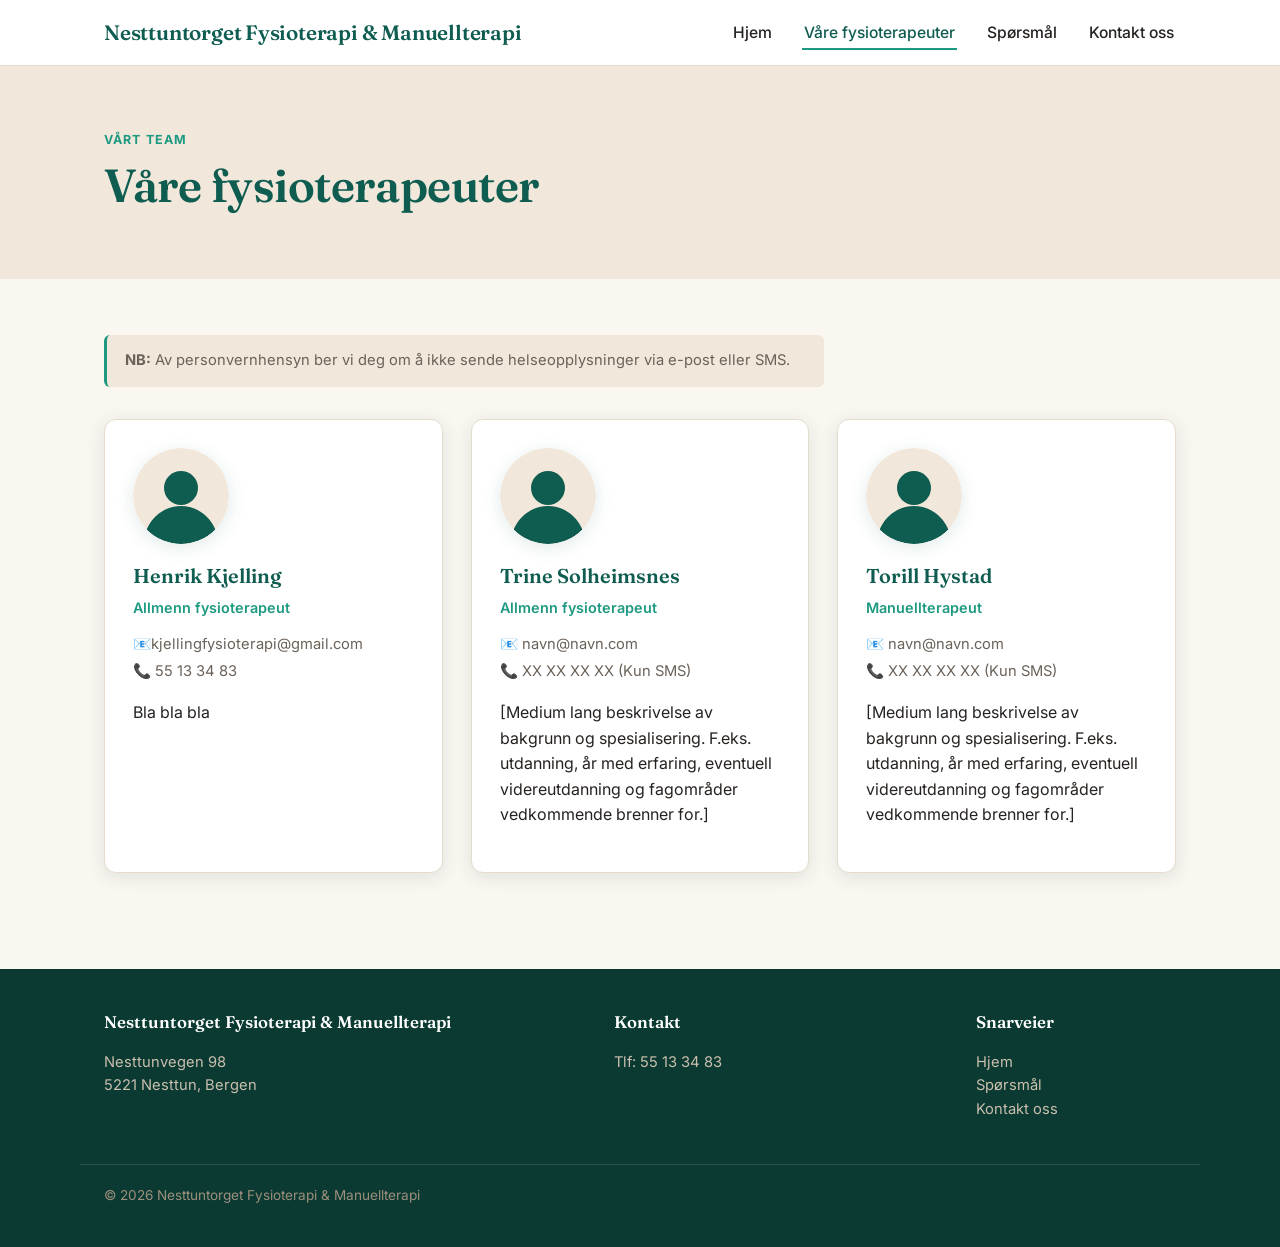
==== fysioterapeuter.html @ 1f5c5214 "Update placeholder text in fysioterapeuter.html" ====
<!DOCTYPE html>
<html lang="no">
<head>
  <meta charset="UTF-8" />
  <meta name="viewport" content="width=device-width, initial-scale=1.0" />
  <title>Våre fysioterapeuter – Nesttuntorget Fysioterapi &amp; Manuellterapi</title>
  <meta name="description" content="Møt fysioterapeutene ved Nesttuntorget Fysioterapi &amp; Manuellterapi." />
  <link rel="preconnect" href="https://fonts.googleapis.com" />
  <link rel="preconnect" href="https://fonts.gstatic.com" crossorigin />
  <link href="https://fonts.googleapis.com/css2?family=Inter:wght@400;500;600;700&family=Fraunces:opsz,wght@9..144,500;9..144,600;9..144,700&display=swap" rel="stylesheet" />
  <link rel="stylesheet" href="css/style.css" />
</head>
<body>

  <header class="site-header">
    <div class="container">
      <a class="site-logo" href="index.html">Nesttuntorget Fysioterapi &amp; Manuellterapi</a>
      <nav class="site-nav" aria-label="Hovedmeny">
        <ul>
          <li><a href="index.html">Hjem</a></li>
          <li><a href="fysioterapeuter.html" aria-current="page">Våre fysioterapeuter</a></li>
          <li><a href="sporsmal.html">Spørsmål</a></li>
          <li><a href="kontakt.html">Kontakt oss</a></li>
        </ul>
      </nav>
    </div>
  </header>

  <main>
    <section class="hero">
      <div class="container">
        <span class="eyebrow">Vårt team</span>
        <h1>Våre fysioterapeuter</h1>
      </div>
    </section>

    <section class="section">
      <div class="container">
        <p style="max-width: 720px; margin: 0 0 32px; padding: 14px 18px; background: var(--color-bg-alt); border-left: 3px solid var(--color-accent); border-radius: 6px; color: var(--color-text-light); font-size: 0.92rem;">
          <strong>NB:</strong> Av personvernhensyn ber vi deg om å ikke sende helseopplysninger via e-post eller SMS.
        </p>
        <div class="staff-grid">

          <!-- Fysioterapeut 1 -->
          <div class="staff-card">
            <!-- Illustrated placeholder (no photo yet) — swap for a real photo via assets/staff/ when available -->
            <svg class="staff-avatar" viewBox="0 0 96 96" xmlns="http://www.w3.org/2000/svg" role="img" aria-label="Illustrasjon av person, bilde kommer">
              <defs><clipPath id="avatarClip1"><circle cx="48" cy="48" r="48" /></clipPath></defs>
              <circle cx="48" cy="48" r="48" fill="var(--color-bg-alt)" />
              <g clip-path="url(#avatarClip1)">
                <circle cx="48" cy="40" r="17" fill="var(--color-primary)" />
                <path d="M10 96c2-22 18-38 38-38s36 16 38 38z" fill="var(--color-primary)" />
              </g>
            </svg>
            <h3>Henrik Kjelling</h3>
            <p class="staff-role">Allmenn fysioterapeut</p>
            <ul class="staff-contact">
              <li>📧kjellingfysioterapi@gmail.com</li>
              <li>📞 55 13 34 83</li>
            </ul>
            <p>
              Bla bla bla
            </p>
          </div>

          <!-- Fysioterapeut 2 -->
          <div class="staff-card">
            <!-- Illustrated placeholder (no photo yet) — swap for a real photo via assets/staff/ when available -->
            <svg class="staff-avatar" viewBox="0 0 96 96" xmlns="http://www.w3.org/2000/svg" role="img" aria-label="Illustrasjon av person, bilde kommer">
              <defs><clipPath id="avatarClip2"><circle cx="48" cy="48" r="48" /></clipPath></defs>
              <circle cx="48" cy="48" r="48" fill="var(--color-bg-alt)" />
              <g clip-path="url(#avatarClip2)">
                <circle cx="48" cy="40" r="17" fill="var(--color-primary)" />
                <path d="M10 96c2-22 18-38 38-38s36 16 38 38z" fill="var(--color-primary)" />
              </g>
            </svg>
            <h3>Trine Solheimsnes</h3>
            <p class="staff-role">Allmenn fysioterapeut</p>
            <ul class="staff-contact">
              <li>📧 navn@navn.com</li>
              <li>📞 XX XX XX XX (Kun SMS)</li>
            </ul>
            <p>
              [Medium lang beskrivelse av bakgrunn og spesialisering. F.eks. utdanning, år med erfaring,
              eventuell videreutdanning og fagområder vedkommende brenner for.]
            </p>
          </div>

          <!-- Fysioterapeut 3 -->
          <div class="staff-card">
            <!-- Illustrated placeholder (no photo yet) — swap for a real photo via assets/staff/ when available -->
            <svg class="staff-avatar" viewBox="0 0 96 96" xmlns="http://www.w3.org/2000/svg" role="img" aria-label="Illustrasjon av person, bilde kommer">
              <defs><clipPath id="avatarClip3"><circle cx="48" cy="48" r="48" /></clipPath></defs>
              <circle cx="48" cy="48" r="48" fill="var(--color-bg-alt)" />
              <g clip-path="url(#avatarClip3)">
                <circle cx="48" cy="40" r="17" fill="var(--color-primary)" />
                <path d="M10 96c2-22 18-38 38-38s36 16 38 38z" fill="var(--color-primary)" />
              </g>
            </svg>
            <h3>Torill Hystad</h3>
            <p class="staff-role">Manuellterapeut</p>
            <ul class="staff-contact">
              <li>📧 navn@navn.com </li>
              <li>📞 XX XX XX XX (Kun SMS) </li>
            </ul>
            <p>
              [Medium lang beskrivelse av bakgrunn og spesialisering. F.eks. utdanning, år med erfaring,
              eventuell videreutdanning og fagområder vedkommende brenner for.]
            </p>
          </div>

        </div>
      </div>
    </section>
  </main>

  <footer class="site-footer">
    <div class="container">
      <div class="footer-col">
        <h4>Nesttuntorget Fysioterapi &amp; Manuellterapi</h4>
        <p>Nesttunvegen 98<br />5221 Nesttun, Bergen</p>
      </div>
      <div class="footer-col">
        <h4>Kontakt</h4>
        <p>Tlf: <a href="tel:55133483">55 13 34 83</a></p>
      </div>
      <div class="footer-col">
        <h4>Snarveier</h4>
        <p>
          <a href="index.html">Hjem</a><br />
          <a href="sporsmal.html">Spørsmål</a><br />
          <a href="kontakt.html">Kontakt oss</a>
        </p>
      </div>
    </div>
    <div class="container footer-bottom">
      &copy; 2026 Nesttuntorget Fysioterapi &amp; Manuellterapi
    </div>
  </footer>

</body>
</html>
---- css/style.css ----
/* ==========================================================================
   Nesttuntorget Fysioterapi & Manuellterapi — shared stylesheet (design v2)
   ========================================================================== */

:root {
  --color-primary: #0f5c50;
  --color-primary-dark: #0a3a32;
  --color-accent: #1f9a82;
  --color-bg: #faf6f0;
  --color-bg-alt: #f1e7da;
  --color-card: #ffffff;
  --color-text: #262220;
  --color-text-light: #6b6259;
  --color-border: #e6dcce;

  --font-main: "Inter", -apple-system, BlinkMacSystemFont, "Segoe UI", sans-serif;
  --font-heading: "Fraunces", Georgia, "Times New Roman", serif;

  --max-width: 1120px;
  --radius: 12px;
  --shadow: 0 4px 18px rgba(15, 92, 80, 0.12);
}

* {
  box-sizing: border-box;
}

html {
  scroll-behavior: smooth;
}

body {
  margin: 0;
  font-family: var(--font-main);
  background: var(--color-bg);
  color: var(--color-text);
  line-height: 1.6;
}

img {
  max-width: 100%;
  display: block;
}

a {
  color: var(--color-primary);
}

.container {
  max-width: var(--max-width);
  margin: 0 auto;
  padding: 0 24px;
}

.eyebrow {
  display: block;
  text-transform: uppercase;
  letter-spacing: 0.09em;
  font-size: 0.78rem;
  font-weight: 700;
  color: var(--color-accent);
  margin: 0 0 10px;
}

/* ---- Header / nav ---- */
.site-header {
  background: var(--color-card);
  border-bottom: 1px solid var(--color-border);
  position: sticky;
  top: 0;
  z-index: 100;
}

.site-header .container {
  display: flex;
  align-items: center;
  justify-content: space-between;
  flex-wrap: wrap;
  gap: 12px;
  padding-top: 16px;
  padding-bottom: 16px;
}

.site-logo {
  font-family: var(--font-heading);
  font-weight: 600;
  font-size: 1.3rem;
  color: var(--color-primary);
  text-decoration: none;
  letter-spacing: -0.01em;
}

.site-nav ul {
  list-style: none;
  display: flex;
  gap: 28px;
  margin: 0;
  padding: 0;
  flex-wrap: wrap;
}

.site-nav a {
  text-decoration: none;
  color: var(--color-text);
  font-weight: 500;
  font-size: 0.98rem;
  padding: 6px 2px;
  border-bottom: 2px solid transparent;
  transition: border-color 0.15s ease, color 0.15s ease;
}

.site-nav a:hover,
.site-nav a[aria-current="page"] {
  color: var(--color-primary);
  border-bottom-color: var(--color-accent);
}

/* ---- Hero ---- */
.hero {
  background: var(--color-bg-alt);
  padding: 64px 0 56px;
}

/* Wide variant: full-width text, photo recedes into the background instead of
   sitting in its own column — gives the headline room to stay on 1–2 lines. */
.hero--wide {
  position: relative;
  overflow: hidden;
  padding: 96px 0 88px;
}

.hero--wide .container {
  position: relative;
  z-index: 1;
}

.hero--wide .hero-text {
  max-width: 760px;
}

.hero--wide h1 {
  font-size: clamp(2.4rem, 5vw, 3.6rem);
  max-width: 820px;
}

.hero-bg {
  position: absolute;
  inset: 0;
  z-index: 0;
}

.hero-bg img {
  width: 100%;
  height: 100%;
  object-fit: cover;
  opacity: 0.16;
  mask-image: linear-gradient(to left, black 0%, transparent 60%);
  -webkit-mask-image: linear-gradient(to left, black 0%, transparent 60%);
}

.hero h1 .amp {
  font-family: var(--font-main);
}

.hero h1 {
  font-family: var(--font-heading);
  font-weight: 600;
  font-size: clamp(2.1rem, 4vw, 2.9rem);
  margin: 0 0 12px;
  color: var(--color-primary);
  letter-spacing: -0.01em;
  line-height: 1.1;
}

.hero .lead {
  font-size: 1.15rem;
  color: var(--color-text-light);
  max-width: 640px;
  margin: 0 0 28px;
}

.hero-flex {
  display: flex;
  align-items: center;
  gap: 56px;
  flex-wrap: wrap;
}

.hero-text {
  flex: 1 1 380px;
}

.hero-image {
  flex: 1 1 320px;
  position: relative;
}

.hero-image::before {
  content: "";
  position: absolute;
  top: 22px;
  right: -22px;
  bottom: -22px;
  left: 22px;
  background: var(--color-accent);
  opacity: 0.45;
  border-radius: var(--radius);
  z-index: 0;
}

.hero-image img {
  position: relative;
  z-index: 1;
  width: 100%;
  aspect-ratio: 4 / 3;
  object-fit: cover;
  border-radius: var(--radius);
  box-shadow: var(--shadow);
}

.trust-badges {
  display: flex;
  gap: 16px;
  flex-wrap: wrap;
  margin: 0 0 8px;
}

.trust-badge {
  display: flex;
  align-items: center;
  gap: 8px;
  background: var(--color-card);
  border: 1px solid var(--color-border);
  border-radius: 999px;
  padding: 10px 18px;
  font-weight: 600;
  font-size: 0.95rem;
  color: var(--color-primary);
  box-shadow: var(--shadow);
}

.trust-badge .check {
  color: var(--color-accent);
  font-size: 1.1rem;
}

/* ---- Generic section ---- */
.section {
  padding: 56px 0;
}

.section-alt {
  background: var(--color-bg-alt);
}

.section h2 {
  font-family: var(--font-heading);
  font-weight: 600;
  font-size: clamp(1.6rem, 3vw, 2.15rem);
  color: var(--color-primary);
  margin: 0 0 8px;
  letter-spacing: -0.01em;
}

.section-intro {
  color: var(--color-text-light);
  max-width: 640px;
  margin: 0 0 32px;
}

/* ---- Om oss / intro text block ---- */
.intro-block p {
  max-width: 720px;
  color: var(--color-text-light);
}

/* ---- Helfo info box ---- */
.helfo-box {
  display: flex;
  align-items: center;
  gap: 32px;
  background: var(--color-card);
  border: 1px solid var(--color-border);
  border-radius: var(--radius);
  padding: 32px;
  box-shadow: var(--shadow);
}

.helfo-box img {
  width: 130px;
  flex-shrink: 0;
}

.helfo-box p {
  margin: 0;
  color: var(--color-text-light);
}

@media (max-width: 640px) {
  .helfo-box {
    flex-direction: column;
    align-items: flex-start;
  }

  .helfo-box img {
    width: 110px;
  }
}

/* ---- Vi tilbyr cards ---- */
.offer-grid {
  display: grid;
  grid-template-columns: repeat(auto-fit, minmax(230px, 1fr));
  gap: 24px;
}

.offer-card {
  background: var(--color-card);
  border: 1px solid var(--color-border);
  border-top: 3px solid var(--color-accent);
  border-radius: var(--radius);
  padding: 28px 24px;
  box-shadow: var(--shadow);
}

.offer-card .icon {
  font-size: 1.6rem;
  margin-bottom: 12px;
  display: inline-block;
}

.offer-card h3 {
  font-family: var(--font-heading);
  font-weight: 600;
  margin: 0 0 8px;
  font-size: 1.15rem;
  color: var(--color-primary);
}

.offer-card p {
  margin: 0;
  color: var(--color-text-light);
  font-size: 0.95rem;
}

/* ---- Gallery ---- */
.gallery-grid {
  display: grid;
  grid-template-columns: repeat(auto-fit, minmax(180px, 1fr));
  gap: 16px;
}

.gallery-placeholder {
  aspect-ratio: 4 / 3;
  border: 2px dashed var(--color-border);
  border-radius: var(--radius);
  display: flex;
  align-items: center;
  justify-content: center;
  color: var(--color-text-light);
  font-size: 0.9rem;
  background: var(--color-bg-alt);
  text-align: center;
  padding: 12px;
}

.gallery-grid img {
  width: 100%;
  aspect-ratio: 4 / 3;
  object-fit: cover;
  border-radius: var(--radius);
  box-shadow: var(--shadow);
}

/* ---- Therapist cards (Våre fysioterapeuter) ---- */
.staff-grid {
  display: grid;
  grid-template-columns: repeat(auto-fit, minmax(280px, 1fr));
  gap: 28px;
}

.staff-card {
  background: var(--color-card);
  border: 1px solid var(--color-border);
  border-radius: var(--radius);
  padding: 28px;
  box-shadow: var(--shadow);
}

.staff-avatar {
  display: block;
  width: 96px;
  height: 96px;
  border-radius: 50%;
  object-fit: cover;
  margin-bottom: 16px;
  box-shadow: var(--shadow);
}

.staff-card h3 {
  font-family: var(--font-heading);
  font-weight: 600;
  margin: 0 0 4px;
  color: var(--color-primary);
  font-size: 1.25rem;
}

.staff-role {
  color: var(--color-accent);
  font-weight: 600;
  font-size: 0.9rem;
  margin: 0 0 14px;
}

.staff-contact {
  list-style: none;
  padding: 0;
  margin: 0 0 16px;
  font-size: 0.92rem;
  color: var(--color-text-light);
}

.staff-contact li {
  margin-bottom: 4px;
}

.staff-card p.bio {
  margin: 0;
  color: var(--color-text-light);
  font-size: 0.95rem;
}

/* ---- Spørsmål (FAQ) ---- */
.faq-list {
  display: flex;
  flex-direction: column;
  gap: 20px;
  max-width: 760px;
}

.faq-item {
  background: var(--color-card);
  border: 1px solid var(--color-border);
  border-left: 3px solid var(--color-accent);
  border-radius: var(--radius);
  padding: 24px 28px;
  box-shadow: var(--shadow);
}

.faq-item h3 {
  font-family: var(--font-heading);
  font-weight: 600;
  margin: 0 0 8px;
  color: var(--color-primary);
  font-size: 1.15rem;
}

.faq-item p {
  margin: 0;
  color: var(--color-text-light);
}

/* ---- Contact grid + map (Slik finner du oss) ---- */
.contact-grid {
  display: grid;
  grid-template-columns: 1fr 1fr;
  gap: 32px;
  align-items: start;
}

.map-embed {
  border-radius: var(--radius);
  overflow: hidden;
  box-shadow: var(--shadow);
  border: 1px solid var(--color-border);
  min-height: 320px;
}

.map-embed iframe {
  width: 100%;
  height: 100%;
  min-height: 320px;
  border: 0;
  display: block;
}

@media (max-width: 720px) {
  .contact-grid {
    grid-template-columns: 1fr;
  }
}

/* ---- Footer ---- */
.site-footer {
  background: var(--color-primary-dark);
  color: #ede4d8;
  padding: 40px 0;
  margin-top: 40px;
}

.site-footer .container {
  display: flex;
  flex-wrap: wrap;
  gap: 24px;
  justify-content: space-between;
}

.site-footer h4 {
  font-family: var(--font-heading);
  font-weight: 600;
  margin: 0 0 10px;
  font-size: 1.05rem;
  color: #fff;
}

.site-footer p,
.site-footer a {
  color: #cbbfae;
  font-size: 0.92rem;
  text-decoration: none;
}

.site-footer a:hover {
  color: #fff;
}

.footer-col {
  min-width: 200px;
}

.footer-bottom {
  margin-top: 28px;
  padding-top: 20px;
  border-top: 1px solid rgba(255, 255, 255, 0.12);
  font-size: 0.85rem;
  color: #9c8f7c;
}

/* ---- Placeholder text marker ---- */
.placeholder {
  color: var(--color-accent);
  font-style: italic;
}
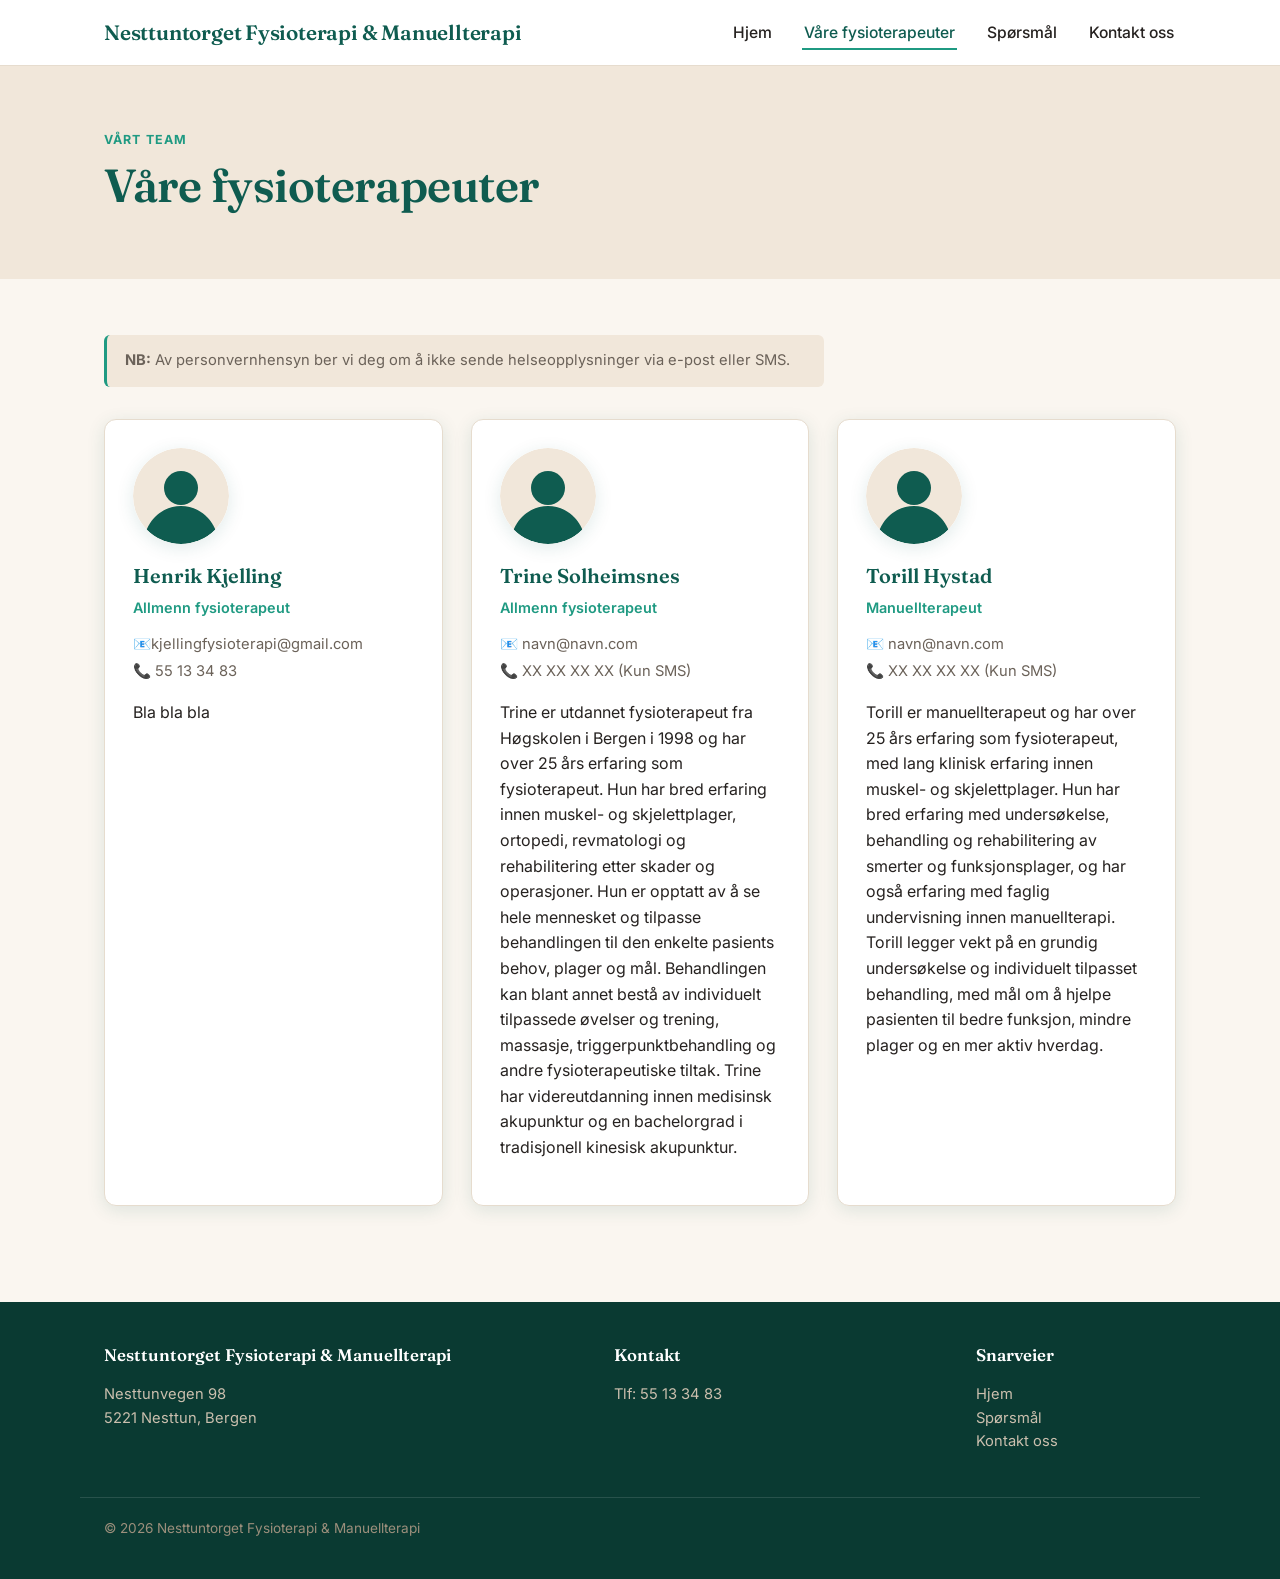
==== commit c68cda65: "Info fysioterapeuter Updated descriptions for two physiotherapists, Trine and Torill, including thei" ====
--- a/fysioterapeuter.html
+++ b/fysioterapeuter.html
@@ -81,8 +81,11 @@
               <li>📞 XX XX XX XX (Kun SMS)</li>
             </ul>
             <p>
-              [Medium lang beskrivelse av bakgrunn og spesialisering. F.eks. utdanning, år med erfaring,
-              eventuell videreutdanning og fagområder vedkommende brenner for.]
+              Trine er utdannet fysioterapeut fra Høgskolen i Bergen i 1998 og har over 25 års erfaring som fysioterapeut. Hun har bred erfaring innen muskel- og skjelettplager, ortopedi, revmatologi og rehabilitering etter skader og operasjoner.
+
+Hun er opptatt av å se hele mennesket og tilpasse behandlingen til den enkelte pasients behov, plager og mål. Behandlingen kan blant annet bestå av individuelt tilpassede øvelser og trening, massasje, triggerpunktbehandling og andre fysioterapeutiske tiltak.
+
+Trine har videreutdanning innen medisinsk akupunktur og en bachelorgrad i tradisjonell kinesisk akupunktur.
             </p>
           </div>
 
@@ -104,8 +107,11 @@
               <li>📞 XX XX XX XX (Kun SMS) </li>
             </ul>
             <p>
-              [Medium lang beskrivelse av bakgrunn og spesialisering. F.eks. utdanning, år med erfaring,
-              eventuell videreutdanning og fagområder vedkommende brenner for.]
+              Torill er manuellterapeut og har over 25 års erfaring som fysioterapeut, med lang klinisk erfaring innen muskel- og skjelettplager.
+
+Hun har bred erfaring med undersøkelse, behandling og rehabilitering av smerter og funksjonsplager, og har også erfaring med faglig undervisning innen manuellterapi.
+
+Torill legger vekt på en grundig undersøkelse og individuelt tilpasset behandling, med mål om å hjelpe pasienten til bedre funksjon, mindre plager og en mer aktiv hverdag.
             </p>
           </div>
 
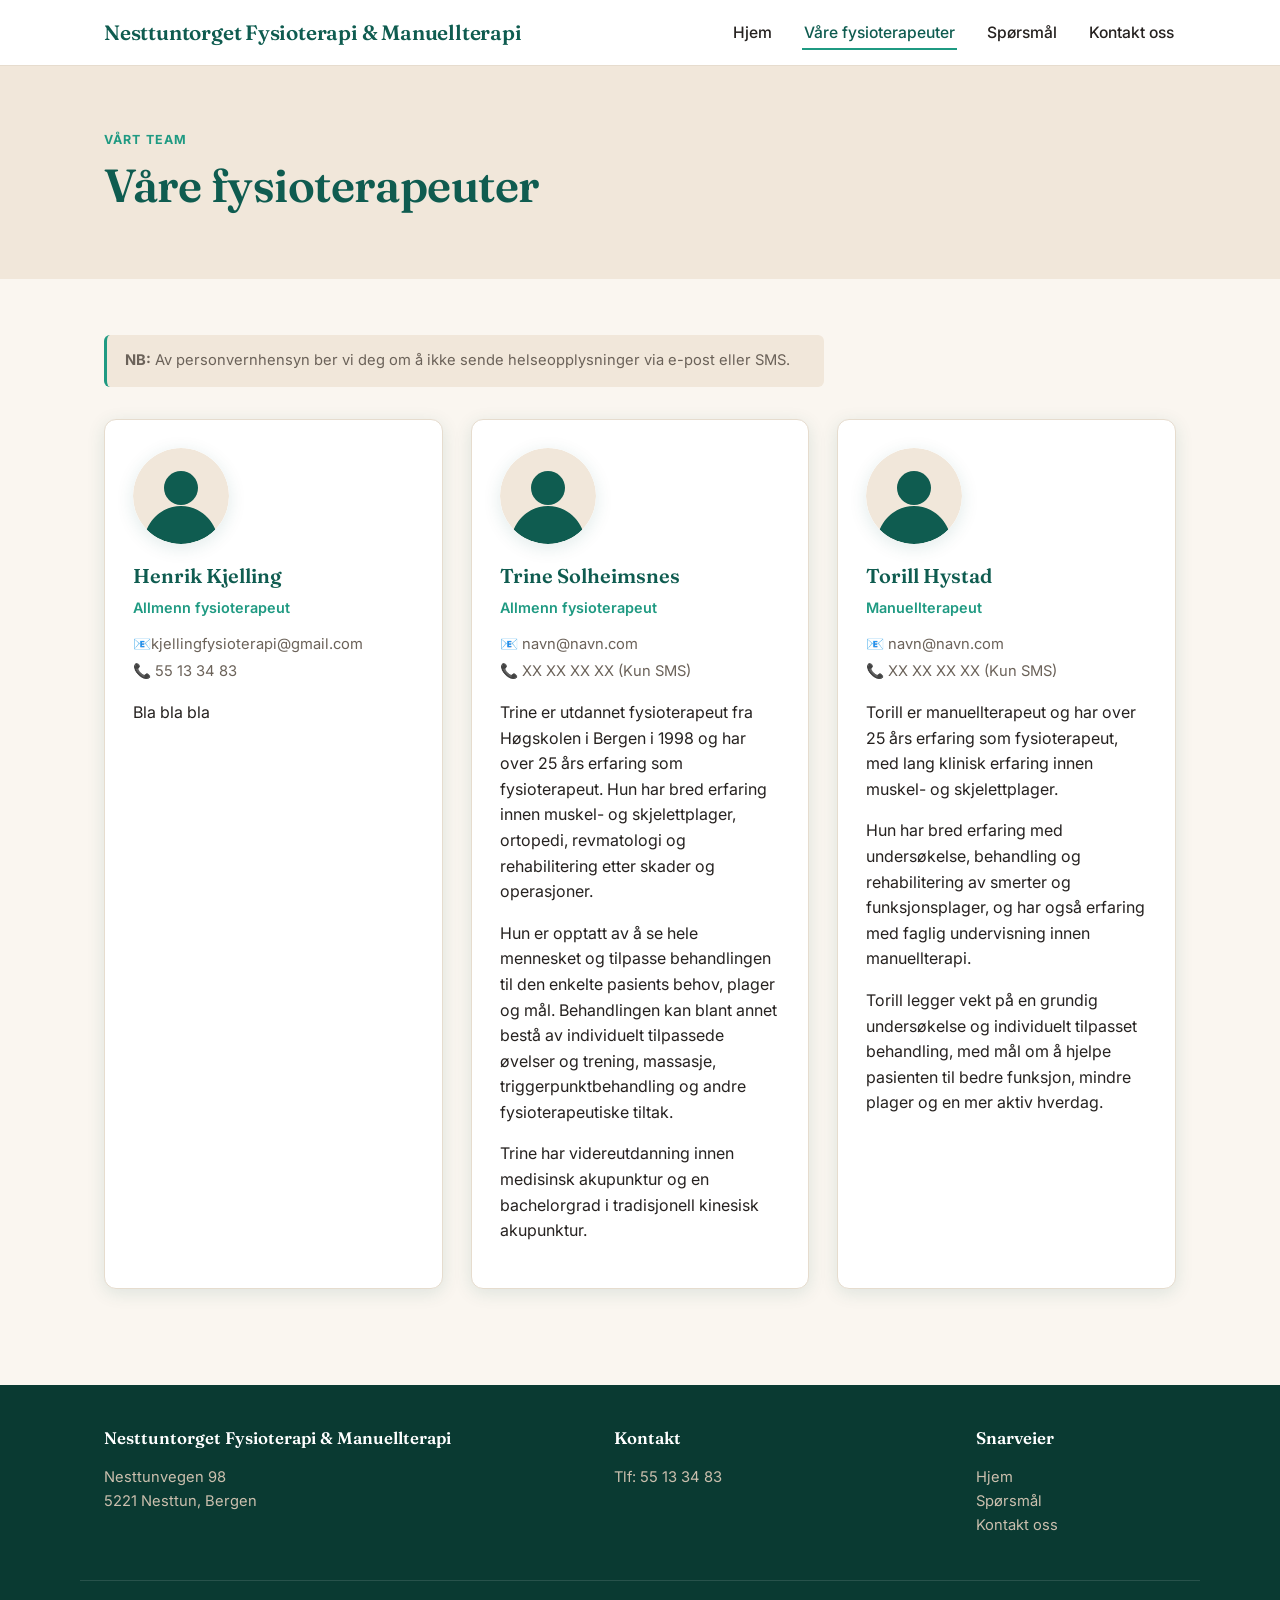
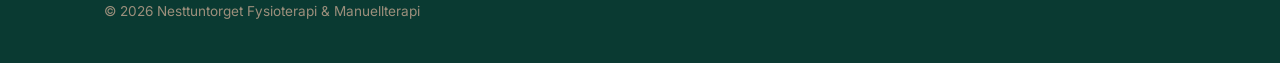
==== commit 2422c056: "Fix HTML formatting by adding missing paragraph tags" ====
--- a/fysioterapeuter.html
+++ b/fysioterapeuter.html
@@ -81,11 +81,11 @@
               <li>📞 XX XX XX XX (Kun SMS)</li>
             </ul>
             <p>
-              Trine er utdannet fysioterapeut fra Høgskolen i Bergen i 1998 og har over 25 års erfaring som fysioterapeut. Hun har bred erfaring innen muskel- og skjelettplager, ortopedi, revmatologi og rehabilitering etter skader og operasjoner.
+              <p>Trine er utdannet fysioterapeut fra Høgskolen i Bergen i 1998 og har over 25 års erfaring som fysioterapeut. Hun har bred erfaring innen muskel- og skjelettplager, ortopedi, revmatologi og rehabilitering etter skader og operasjoner.<p>
 
-Hun er opptatt av å se hele mennesket og tilpasse behandlingen til den enkelte pasients behov, plager og mål. Behandlingen kan blant annet bestå av individuelt tilpassede øvelser og trening, massasje, triggerpunktbehandling og andre fysioterapeutiske tiltak.
+<p>Hun er opptatt av å se hele mennesket og tilpasse behandlingen til den enkelte pasients behov, plager og mål. Behandlingen kan blant annet bestå av individuelt tilpassede øvelser og trening, massasje, triggerpunktbehandling og andre fysioterapeutiske tiltak.<p>
 
-Trine har videreutdanning innen medisinsk akupunktur og en bachelorgrad i tradisjonell kinesisk akupunktur.
+<p>Trine har videreutdanning innen medisinsk akupunktur og en bachelorgrad i tradisjonell kinesisk akupunktur.<p>
             </p>
           </div>
 
@@ -107,11 +107,11 @@
               <li>📞 XX XX XX XX (Kun SMS) </li>
             </ul>
             <p>
-              Torill er manuellterapeut og har over 25 års erfaring som fysioterapeut, med lang klinisk erfaring innen muskel- og skjelettplager.
+              <p>Torill er manuellterapeut og har over 25 års erfaring som fysioterapeut, med lang klinisk erfaring innen muskel- og skjelettplager.<p>
 
-Hun har bred erfaring med undersøkelse, behandling og rehabilitering av smerter og funksjonsplager, og har også erfaring med faglig undervisning innen manuellterapi.
+<p>Hun har bred erfaring med undersøkelse, behandling og rehabilitering av smerter og funksjonsplager, og har også erfaring med faglig undervisning innen manuellterapi.<p>
 
-Torill legger vekt på en grundig undersøkelse og individuelt tilpasset behandling, med mål om å hjelpe pasienten til bedre funksjon, mindre plager og en mer aktiv hverdag.
+<p>Torill legger vekt på en grundig undersøkelse og individuelt tilpasset behandling, med mål om å hjelpe pasienten til bedre funksjon, mindre plager og en mer aktiv hverdag.<p>
             </p>
           </div>
 
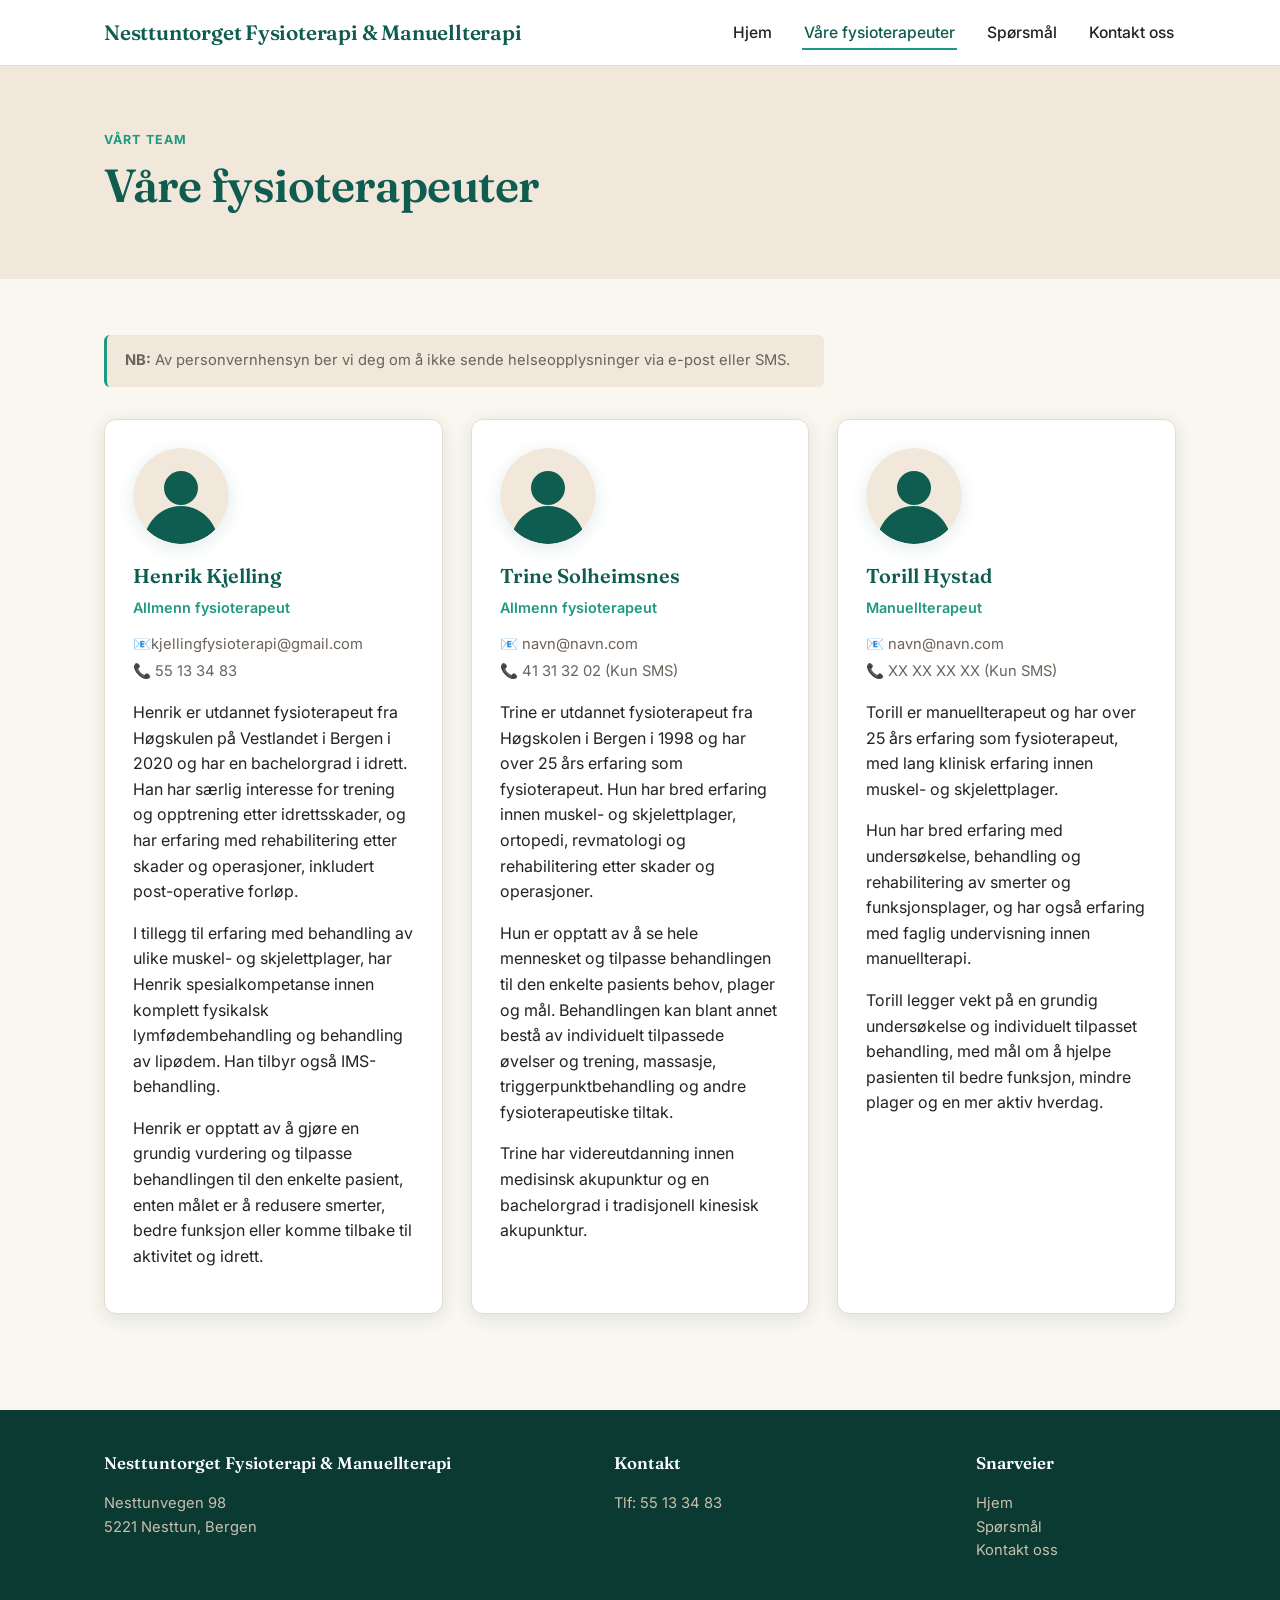
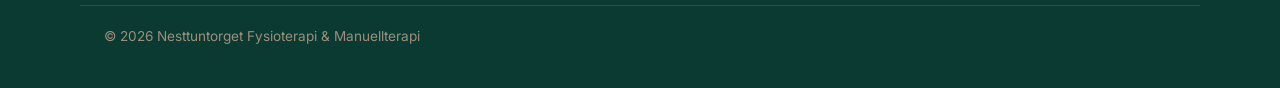
==== commit b8889853: "Revise physiotherapist profiles with detailed descriptions Updated the descriptions for physiotherap" ====
--- a/fysioterapeuter.html
+++ b/fysioterapeuter.html
@@ -59,7 +59,7 @@
               <li>📞 55 13 34 83</li>
             </ul>
             <p>
-              Bla bla bla
+              <p>Henrik er utdannet fysioterapeut fra Høgskulen på Vestlandet i Bergen i 2020 og har en bachelorgrad i idrett. Han har særlig interesse for trening og opptrening etter idrettsskader, og har erfaring med rehabilitering etter skader og operasjoner, inkludert post-operative forløp.</p> <p>I tillegg til erfaring med behandling av ulike muskel- og skjelettplager, har Henrik spesialkompetanse innen komplett fysikalsk lymfødembehandling og behandling av lipødem. Han tilbyr også IMS-behandling.</p> <p>Henrik er opptatt av å gjøre en grundig vurdering og tilpasse behandlingen til den enkelte pasient, enten målet er å redusere smerter, bedre funksjon eller komme tilbake til aktivitet og idrett.</p>
             </p>
           </div>
 
@@ -78,14 +78,14 @@
             <p class="staff-role">Allmenn fysioterapeut</p>
             <ul class="staff-contact">
               <li>📧 navn@navn.com</li>
-              <li>📞 XX XX XX XX (Kun SMS)</li>
+              <li>📞 41 31 32 02 (Kun SMS)</li>
             </ul>
             <p>
-              <p>Trine er utdannet fysioterapeut fra Høgskolen i Bergen i 1998 og har over 25 års erfaring som fysioterapeut. Hun har bred erfaring innen muskel- og skjelettplager, ortopedi, revmatologi og rehabilitering etter skader og operasjoner.<p>
+              <p>Trine er utdannet fysioterapeut fra Høgskolen i Bergen i 1998 og har over 25 års erfaring som fysioterapeut. Hun har bred erfaring innen muskel- og skjelettplager, ortopedi, revmatologi og rehabilitering etter skader og operasjoner.</p>
 
-<p>Hun er opptatt av å se hele mennesket og tilpasse behandlingen til den enkelte pasients behov, plager og mål. Behandlingen kan blant annet bestå av individuelt tilpassede øvelser og trening, massasje, triggerpunktbehandling og andre fysioterapeutiske tiltak.<p>
+<p>Hun er opptatt av å se hele mennesket og tilpasse behandlingen til den enkelte pasients behov, plager og mål. Behandlingen kan blant annet bestå av individuelt tilpassede øvelser og trening, massasje, triggerpunktbehandling og andre fysioterapeutiske tiltak.</p>
 
-<p>Trine har videreutdanning innen medisinsk akupunktur og en bachelorgrad i tradisjonell kinesisk akupunktur.<p>
+<p>Trine har videreutdanning innen medisinsk akupunktur og en bachelorgrad i tradisjonell kinesisk akupunktur.</p>
             </p>
           </div>
 
@@ -107,11 +107,11 @@
               <li>📞 XX XX XX XX (Kun SMS) </li>
             </ul>
             <p>
-              <p>Torill er manuellterapeut og har over 25 års erfaring som fysioterapeut, med lang klinisk erfaring innen muskel- og skjelettplager.<p>
+              <p>Torill er manuellterapeut og har over 25 års erfaring som fysioterapeut, med lang klinisk erfaring innen muskel- og skjelettplager.</p>
 
-<p>Hun har bred erfaring med undersøkelse, behandling og rehabilitering av smerter og funksjonsplager, og har også erfaring med faglig undervisning innen manuellterapi.<p>
+<p>Hun har bred erfaring med undersøkelse, behandling og rehabilitering av smerter og funksjonsplager, og har også erfaring med faglig undervisning innen manuellterapi.</p>
 
-<p>Torill legger vekt på en grundig undersøkelse og individuelt tilpasset behandling, med mål om å hjelpe pasienten til bedre funksjon, mindre plager og en mer aktiv hverdag.<p>
+<p>Torill legger vekt på en grundig undersøkelse og individuelt tilpasset behandling, med mål om å hjelpe pasienten til bedre funksjon, mindre plager og en mer aktiv hverdag.</p>
             </p>
           </div>
 
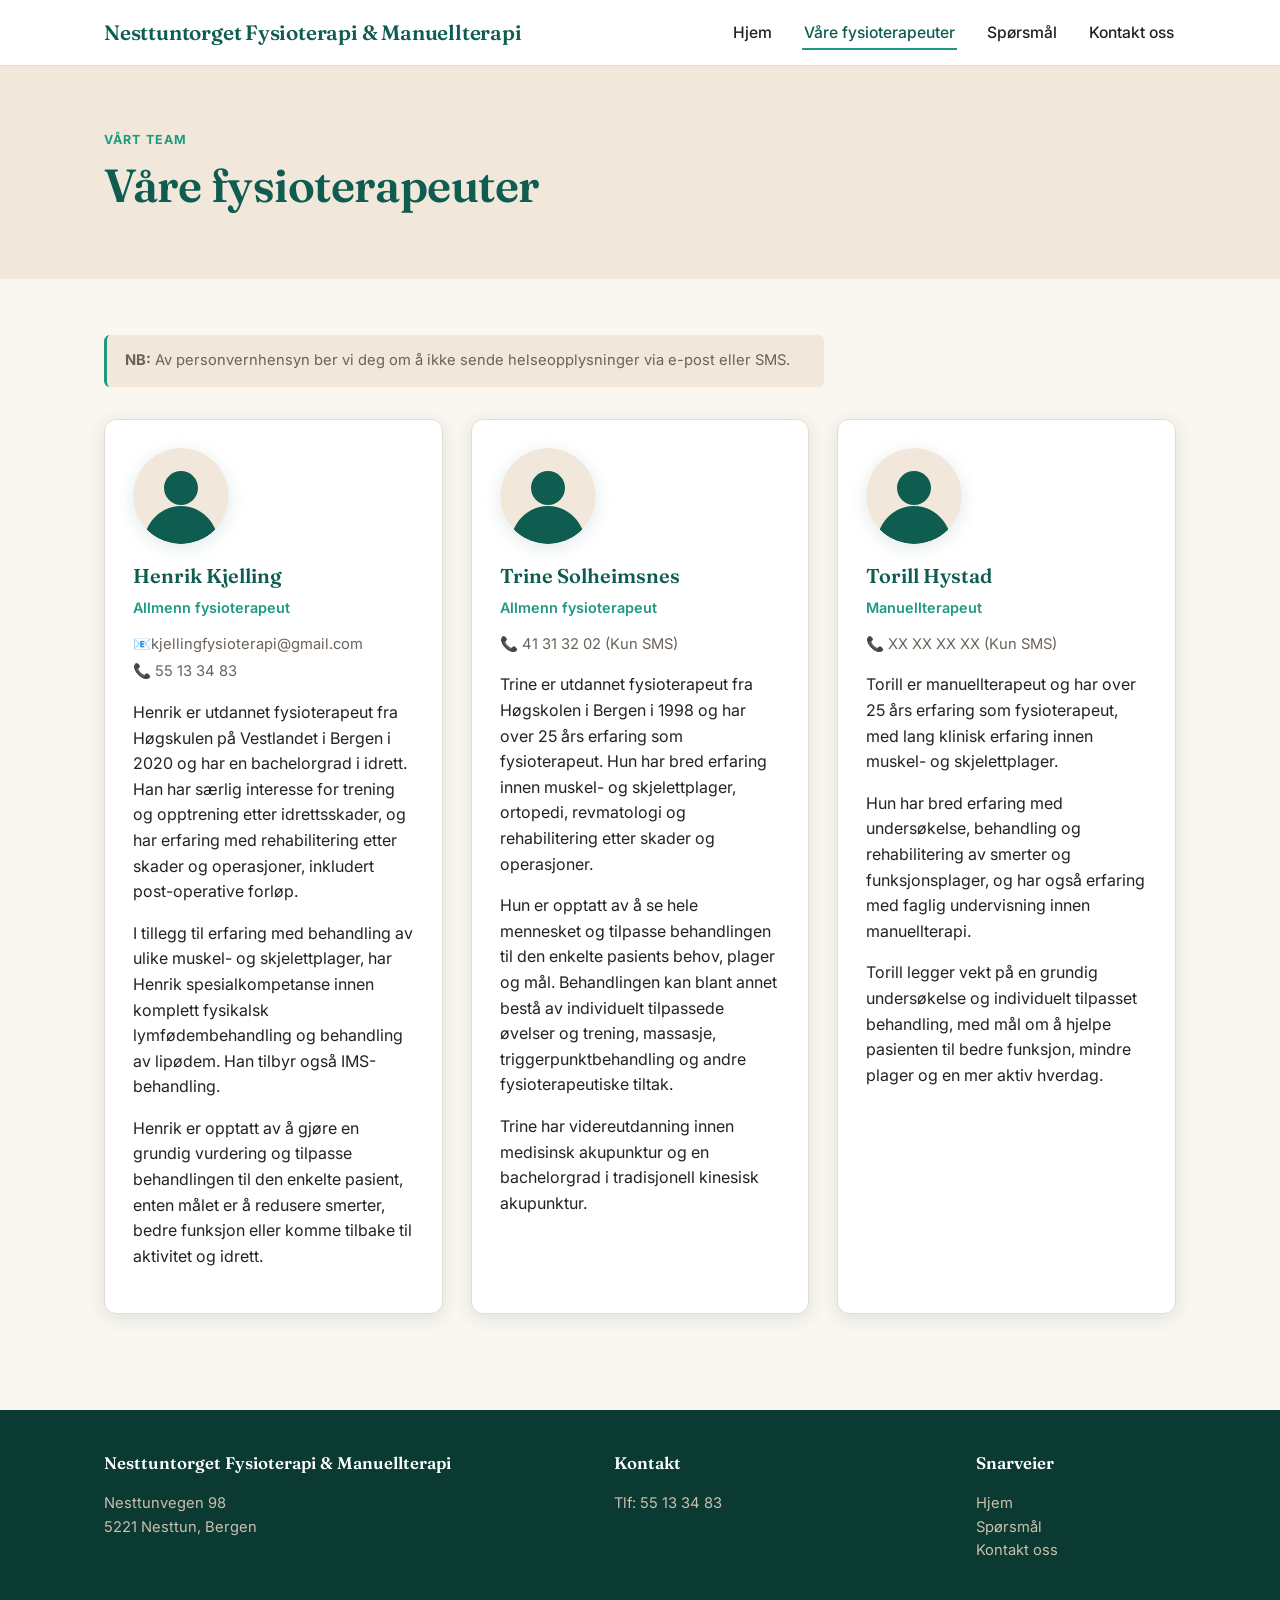
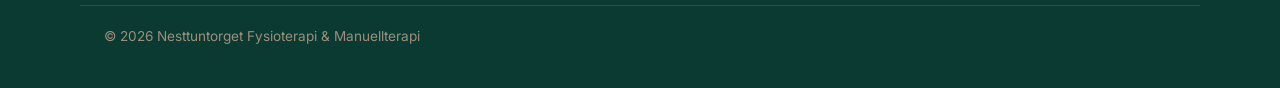
==== commit be27511d: "Remove email addresses from staff contact details Removed email contact information for staff member" ====
--- a/fysioterapeuter.html
+++ b/fysioterapeuter.html
@@ -77,7 +77,6 @@
             <h3>Trine Solheimsnes</h3>
             <p class="staff-role">Allmenn fysioterapeut</p>
             <ul class="staff-contact">
-              <li>📧 navn@navn.com</li>
               <li>📞 41 31 32 02 (Kun SMS)</li>
             </ul>
             <p>
@@ -103,7 +102,6 @@
             <h3>Torill Hystad</h3>
             <p class="staff-role">Manuellterapeut</p>
             <ul class="staff-contact">
-              <li>📧 navn@navn.com </li>
               <li>📞 XX XX XX XX (Kun SMS) </li>
             </ul>
             <p>
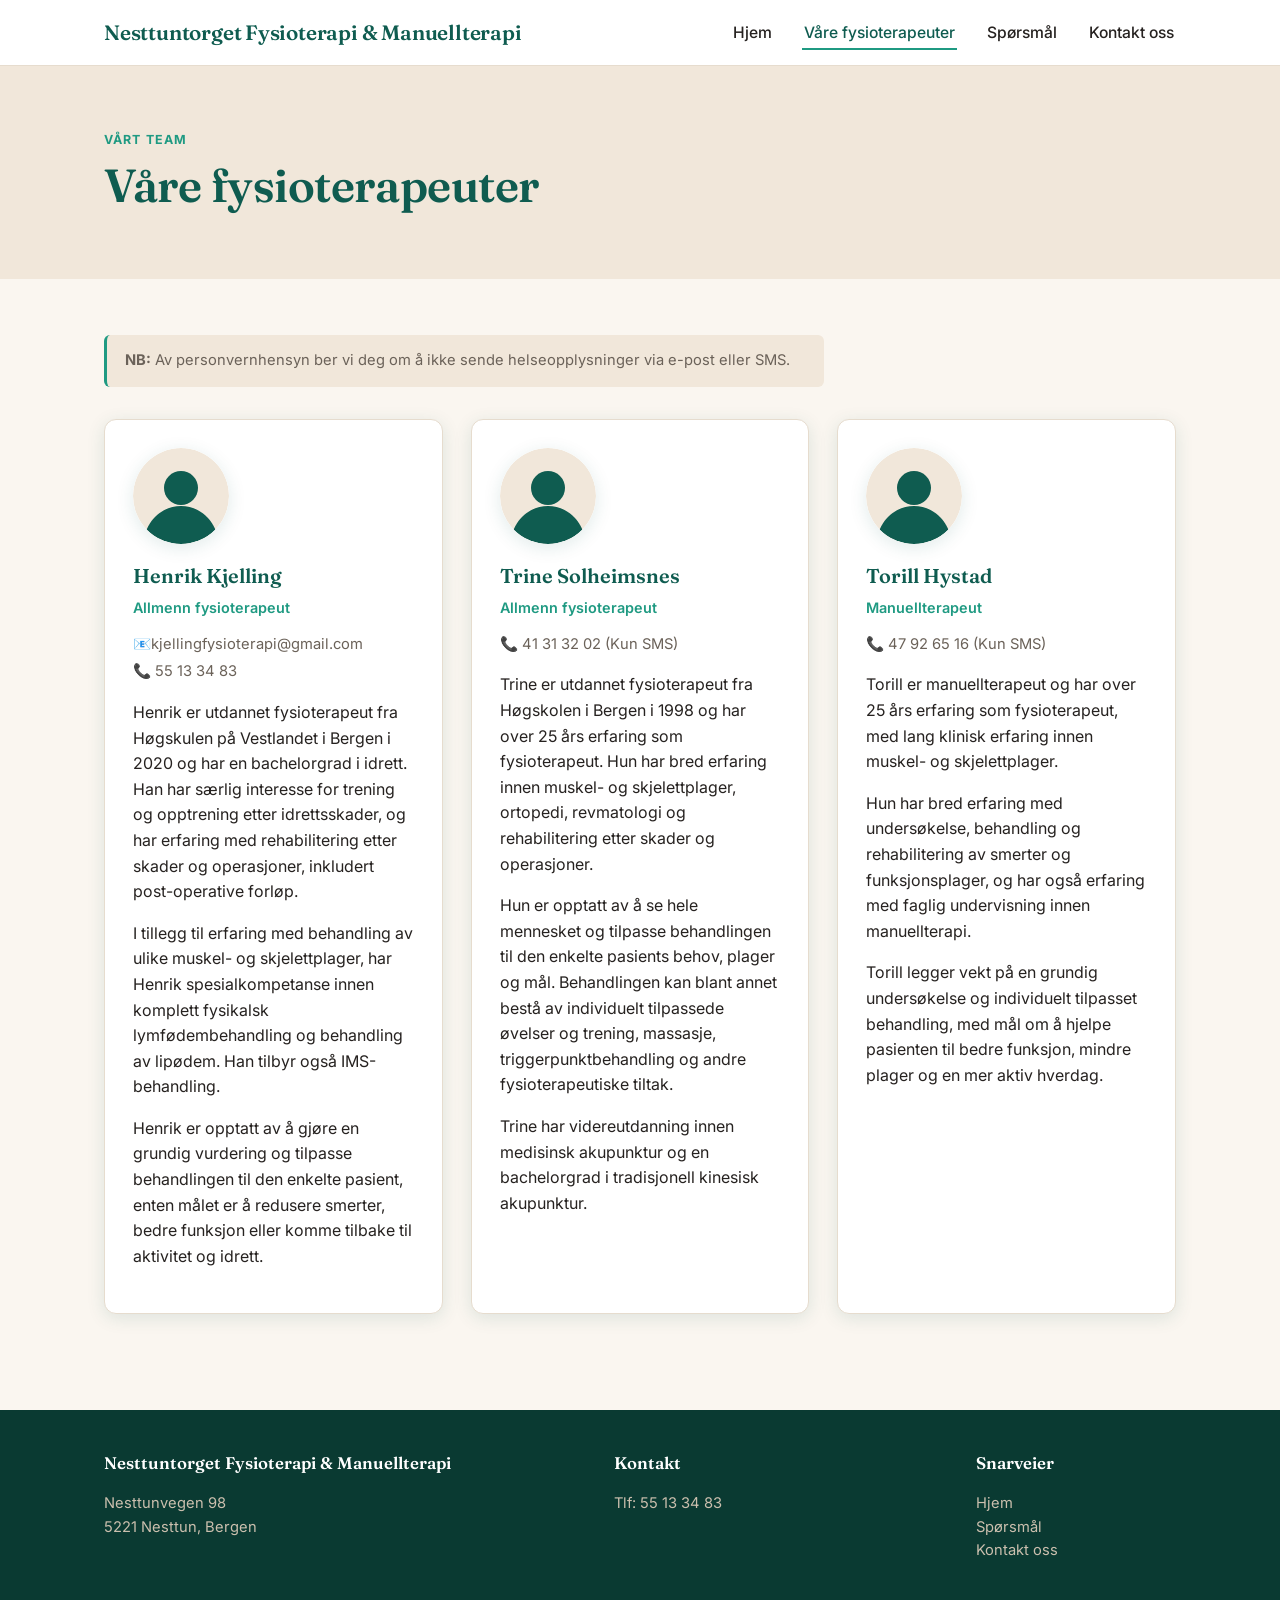
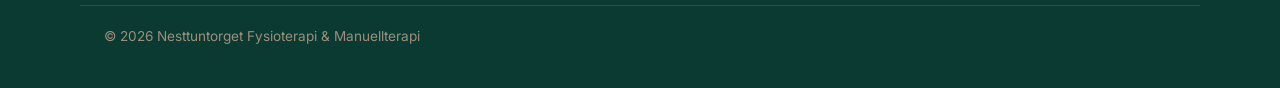
==== commit 2ca87e68: "Update contact number for Torill Hystad" ====
--- a/fysioterapeuter.html
+++ b/fysioterapeuter.html
@@ -102,7 +102,7 @@
             <h3>Torill Hystad</h3>
             <p class="staff-role">Manuellterapeut</p>
             <ul class="staff-contact">
-              <li>📞 XX XX XX XX (Kun SMS) </li>
+              <li>📞 47 92 65 16 (Kun SMS) </li>
             </ul>
             <p>
               <p>Torill er manuellterapeut og har over 25 års erfaring som fysioterapeut, med lang klinisk erfaring innen muskel- og skjelettplager.</p>
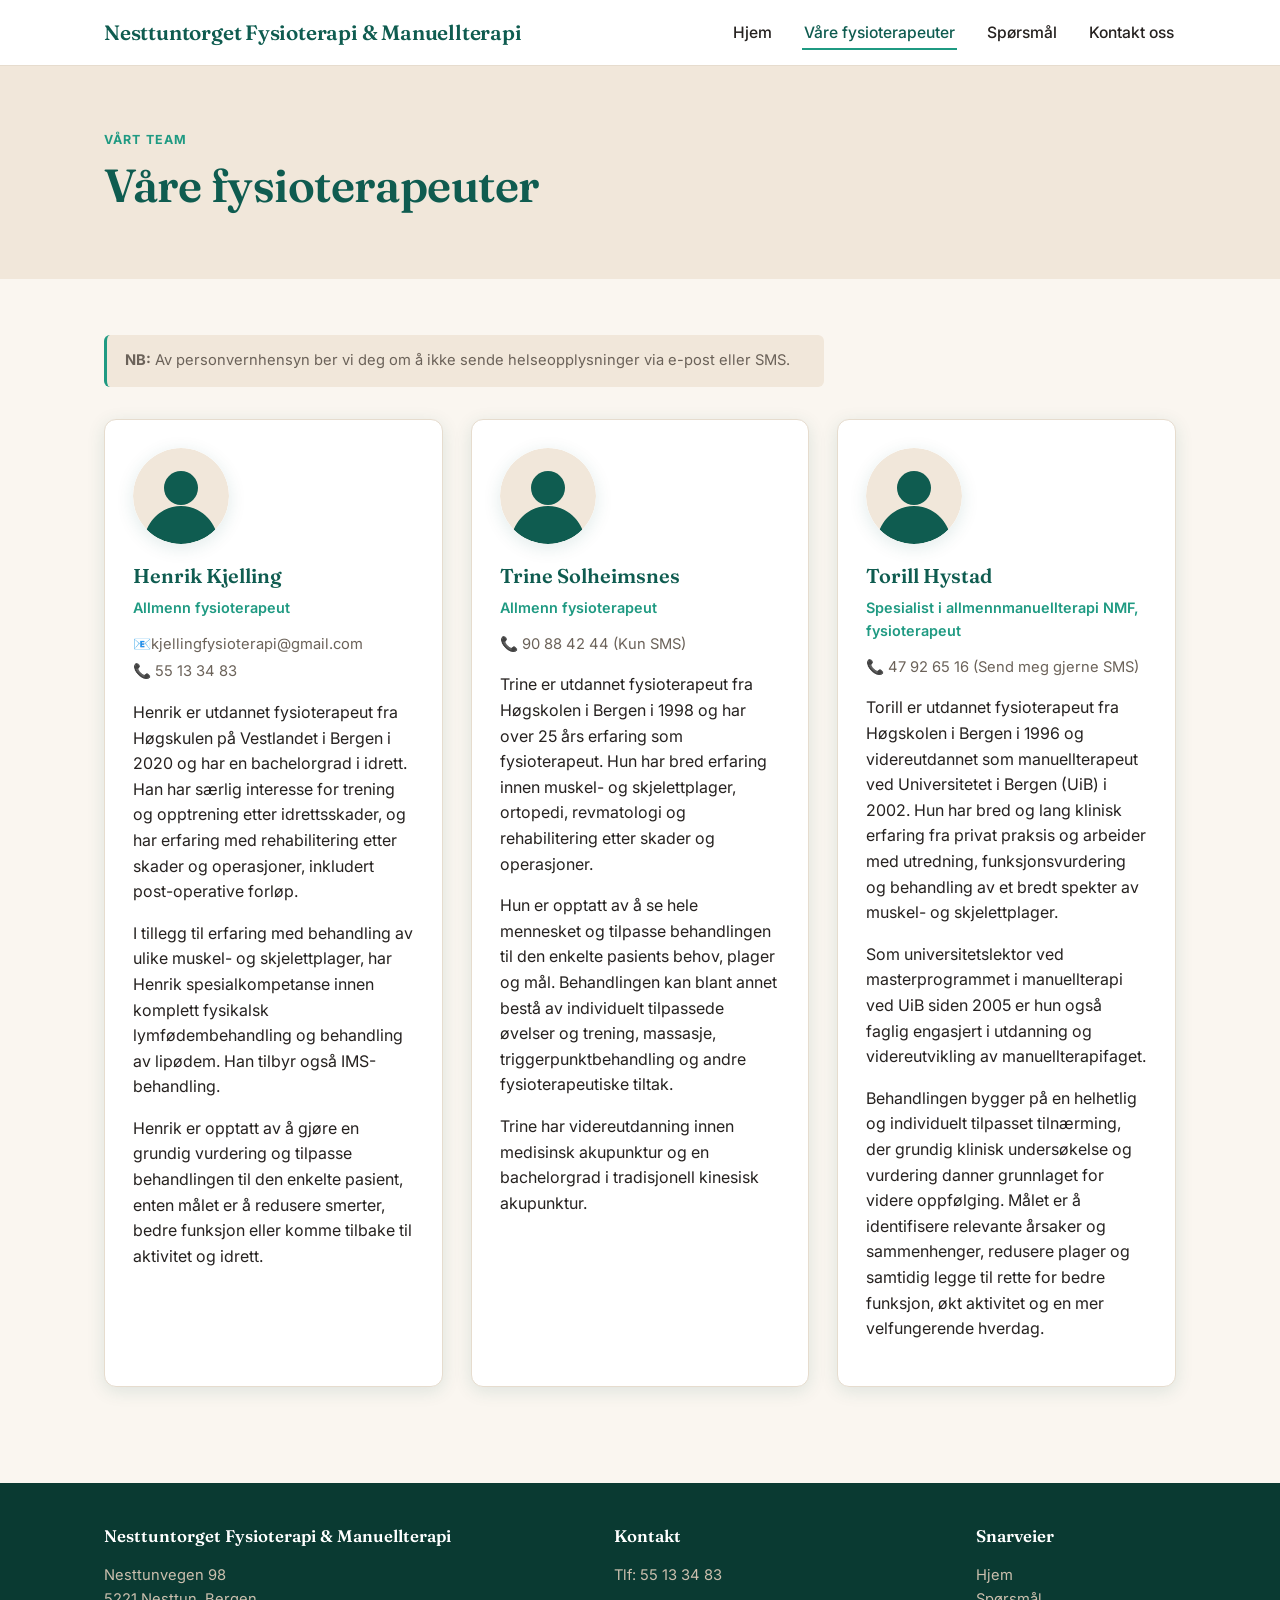
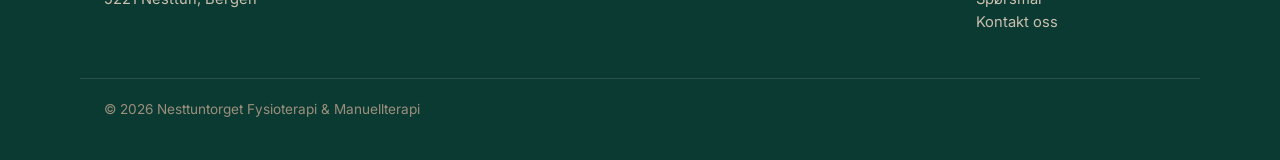
==== commit 0af022cc: "Revise staff details for Trine and Torill Updated contact information and qualifications for staff." ====
--- a/fysioterapeuter.html
+++ b/fysioterapeuter.html
@@ -77,7 +77,7 @@
             <h3>Trine Solheimsnes</h3>
             <p class="staff-role">Allmenn fysioterapeut</p>
             <ul class="staff-contact">
-              <li>📞 41 31 32 02 (Kun SMS)</li>
+              <li>📞 90 88 42 44 (Kun SMS)</li>
             </ul>
             <p>
               <p>Trine er utdannet fysioterapeut fra Høgskolen i Bergen i 1998 og har over 25 års erfaring som fysioterapeut. Hun har bred erfaring innen muskel- og skjelettplager, ortopedi, revmatologi og rehabilitering etter skader og operasjoner.</p>
@@ -100,16 +100,23 @@
               </g>
             </svg>
             <h3>Torill Hystad</h3>
-            <p class="staff-role">Manuellterapeut</p>
+            <p class="staff-role">Spesialist i allmennmanuellterapi NMF, fysioterapeut</p>
             <ul class="staff-contact">
-              <li>📞 47 92 65 16 (Kun SMS) </li>
+              <li>📞 47 92 65 16 (Send meg gjerne SMS) </li>
             </ul>
             <p>
-              <p>Torill er manuellterapeut og har over 25 års erfaring som fysioterapeut, med lang klinisk erfaring innen muskel- og skjelettplager.</p>
+              <p>Torill er utdannet fysioterapeut fra Høgskolen i Bergen i 1996 og videreutdannet som
+manuellterapeut ved Universitetet i Bergen (UiB) i 2002. Hun har bred og lang klinisk
+erfaring fra privat praksis og arbeider med utredning, funksjonsvurdering og
+behandling av et bredt spekter av muskel- og skjelettplager.</p>
 
-<p>Hun har bred erfaring med undersøkelse, behandling og rehabilitering av smerter og funksjonsplager, og har også erfaring med faglig undervisning innen manuellterapi.</p>
+<p>Som universitetslektor ved masterprogrammet i manuellterapi ved UiB siden 2005 er
+hun også faglig engasjert i utdanning og videreutvikling av manuellterapifaget.</p>
 
-<p>Torill legger vekt på en grundig undersøkelse og individuelt tilpasset behandling, med mål om å hjelpe pasienten til bedre funksjon, mindre plager og en mer aktiv hverdag.</p>
+<p>Behandlingen bygger på en helhetlig og individuelt tilpasset tilnærming, der grundig
+klinisk undersøkelse og vurdering danner grunnlaget for videre oppfølging. Målet er å
+identifisere relevante årsaker og sammenhenger, redusere plager og samtidig legge
+til rette for bedre funksjon, økt aktivitet og en mer velfungerende hverdag.</p>
             </p>
           </div>
 
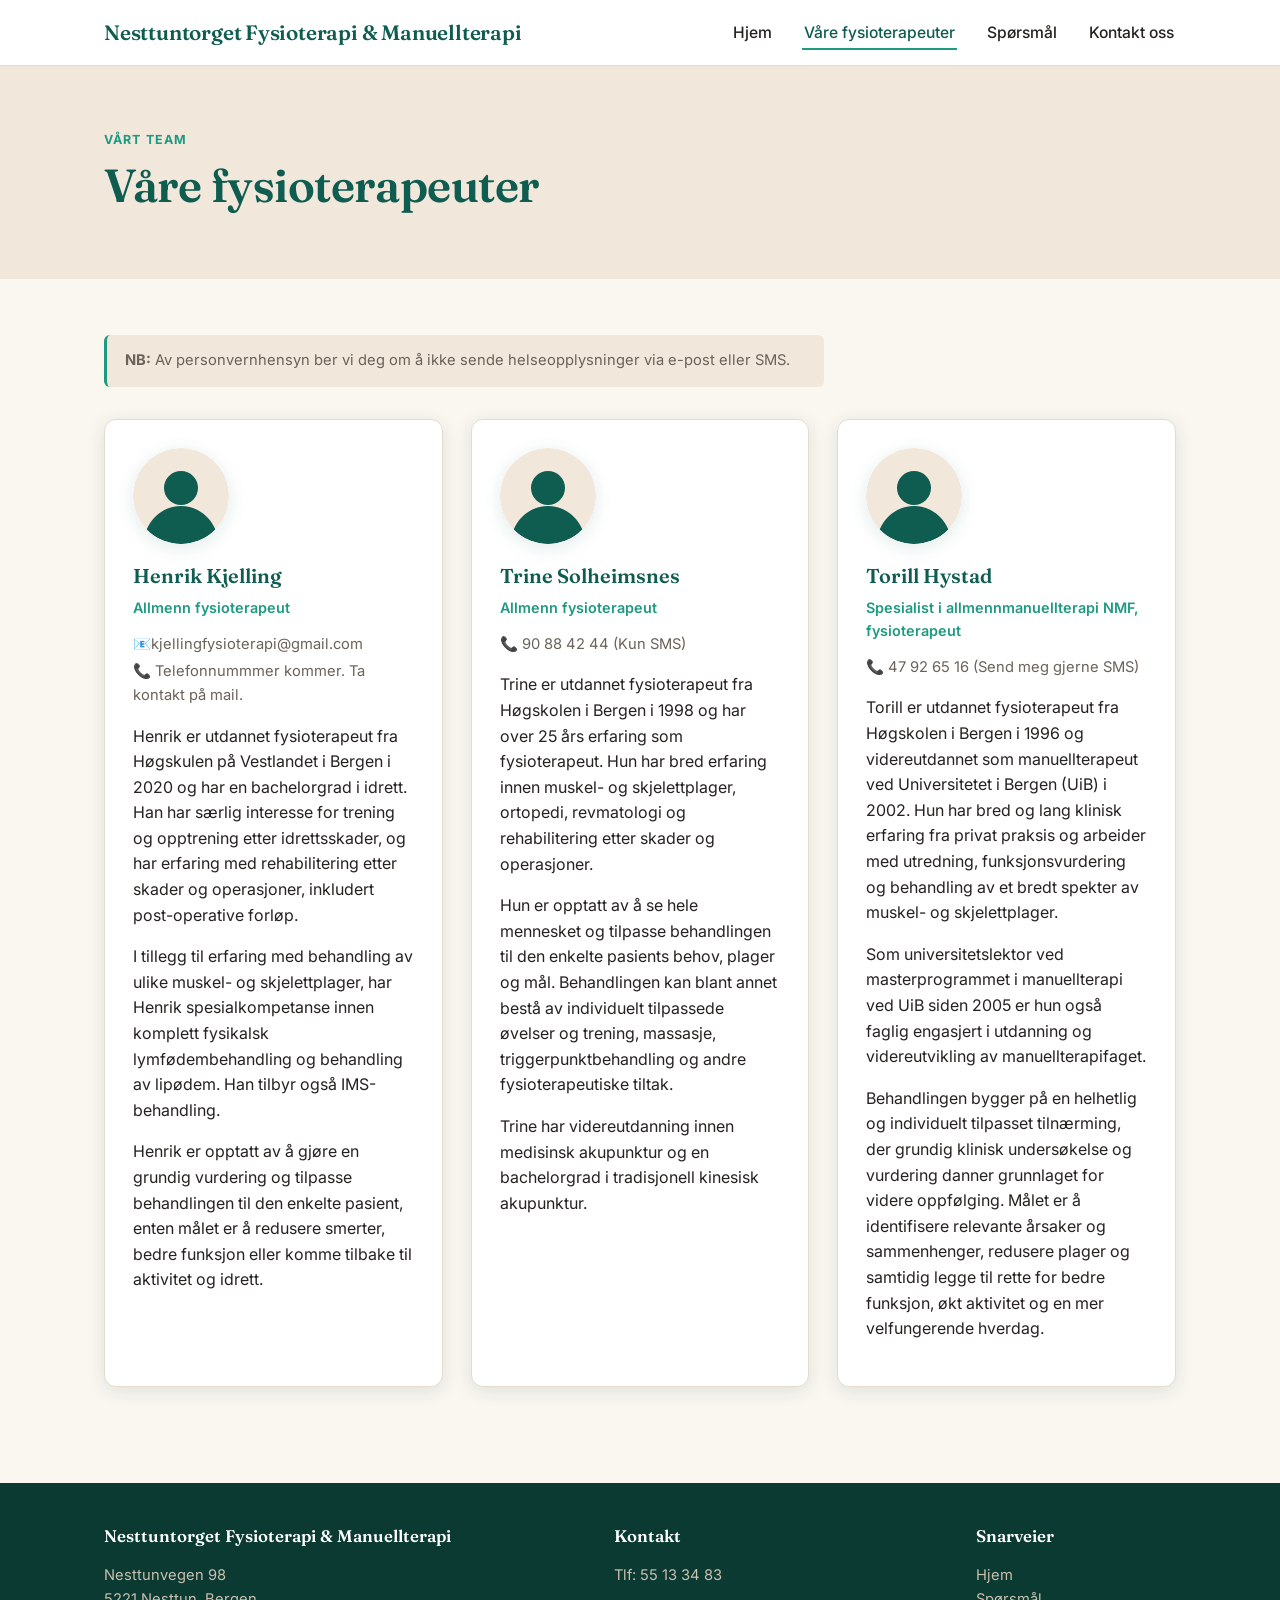
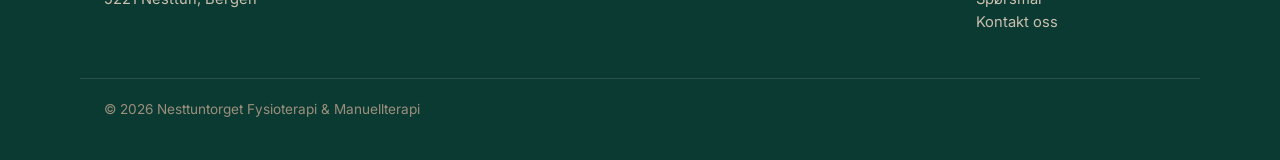
==== commit 8227832c: "Update fysioterapeuter.html" ====
--- a/fysioterapeuter.html
+++ b/fysioterapeuter.html
@@ -56,7 +56,7 @@
             <p class="staff-role">Allmenn fysioterapeut</p>
             <ul class="staff-contact">
               <li>📧kjellingfysioterapi@gmail.com</li>
-              <li>📞 55 13 34 83</li>
+              <li>📞 Telefonnummmer kommer. Ta kontakt på mail. </li>
             </ul>
             <p>
               <p>Henrik er utdannet fysioterapeut fra Høgskulen på Vestlandet i Bergen i 2020 og har en bachelorgrad i idrett. Han har særlig interesse for trening og opptrening etter idrettsskader, og har erfaring med rehabilitering etter skader og operasjoner, inkludert post-operative forløp.</p> <p>I tillegg til erfaring med behandling av ulike muskel- og skjelettplager, har Henrik spesialkompetanse innen komplett fysikalsk lymfødembehandling og behandling av lipødem. Han tilbyr også IMS-behandling.</p> <p>Henrik er opptatt av å gjøre en grundig vurdering og tilpasse behandlingen til den enkelte pasient, enten målet er å redusere smerter, bedre funksjon eller komme tilbake til aktivitet og idrett.</p>
